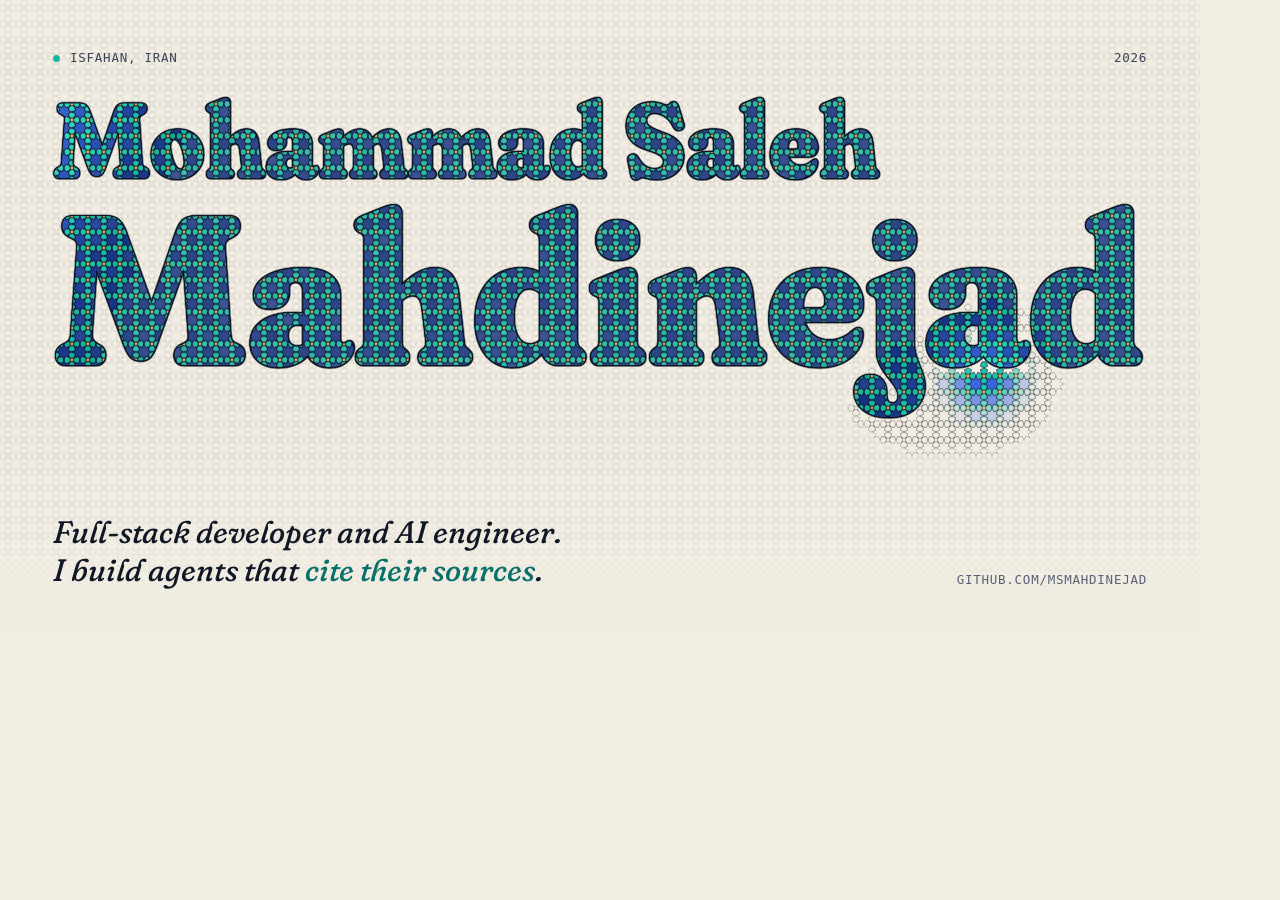
==== scripts/og/index.html @ a067b703 "Add images and scripts for the profile README Banner, section heads, project plates and buttons are " ====
<!doctype html>
<html lang="en" dir="ltr" data-theme="light">
<head>
<meta charset="utf-8">
<title>Social card</title>
<link rel="stylesheet" href="/docs/assets/css/site.css">
<style>
  html, body { margin: 0; background: var(--paper); }
  body::after { display: none; }
  .card { position: relative; width: 1200px; height: 630px; overflow: hidden; isolation: isolate; min-height: 0; }
  .card .hero__in { min-height: 0; height: 100%; padding: 48px 0 0; width: 1094px; margin-inline: 53px 0; }
  .card .hero__name { margin: 22px 0 0; }
  .tag { position: absolute; left: 53px; right: 53px; bottom: 40px; display: flex; justify-content: space-between; align-items: end; }
  .tag p { font: italic 440 31px/1.22 var(--display); font-variation-settings: "opsz" 48; margin: 0; max-width: 17em; text-wrap: balance; }
  .tag p em { color: var(--accent); }
  .tag .mono { color: var(--ink-3); text-align: right; line-height: 1.7; }
</style>
</head>
<body>
<section class="hero card" id="card" data-hero>
  <canvas class="hero__wall" aria-hidden="true"></canvas>
  <div class="hero__in">
    <div class="hero__meta mono"><span class="hero__place"><i class="dot" style="animation:none"></i>Isfahan, Iran</span><span>2026</span></div>
    <h1 class="hero__name" data-name-slot>Mohammad Saleh Mahdinejad</h1>
  </div>
  <div class="tag">
    <p>Full-stack developer and AI engineer. I&nbsp;build agents that <em>cite their sources</em>.</p>
    <div class="mono">github.com/msmahdinejad</div>
  </div>
</section>
<script type="module">
  import { createHero } from '/docs/assets/js/hero.js';
  const root = document.getElementById('card');
  window.__hero = createHero({ root, canvas: root.querySelector('canvas'), nameSlot: root.querySelector('[data-name-slot]'), getTheme: () => 'light' });
</script>
</body>
</html>
---- docs/assets/css/site.css ----
/* ------------------------------------------------------------------ fonts */
@font-face { font-family: "Fraunces"; src: url(../fonts/fraunces.woff2) format("woff2"); font-weight: 300 900; font-style: normal; font-display: swap; }
@font-face { font-family: "Fraunces"; src: url(../fonts/fraunces-italic.woff2) format("woff2"); font-weight: 300 800; font-style: italic; font-display: swap; }
@font-face { font-family: "FrauncesHero"; src: url(../fonts/fraunces-hero.woff2) format("woff2"); font-weight: 800; font-display: block; }
@font-face { font-family: "Hanken Grotesk"; src: url(../fonts/hanken-grotesk.woff2) format("woff2"); font-weight: 100 900; font-display: swap; }
@font-face { font-family: "Fragment Mono"; src: url(../fonts/fragment-mono.woff2) format("woff2"); font-display: swap; }

/* ------------------------------------------------------------------ tokens */
:root {
  --paper: #f3eee3;
  --paper-2: #ebe4d5;
  --paper-3: #e1d8c4;
  --ink: #101826;
  --ink-2: #3b4457;
  --ink-3: #596176;
  --line: rgba(16, 24, 38, 0.16);
  --line-soft: rgba(16, 24, 38, 0.08);
  --lapis: #1b3a8c;
  --turq: #19b5a5;
  --turq-ink: #09706a;
  --saffron: #e5a93d;
  --brick: #c65d3b;
  --accent: var(--turq-ink);
  --on-ink: #f3eee3;
  --shadow: 0 1px 0 rgba(16, 24, 38, 0.04), 0 18px 40px -18px rgba(16, 24, 38, 0.28);

  --display: "Fraunces", Georgia, "Times New Roman", serif;
  --sans: "Hanken Grotesk", system-ui, -apple-system, "Segoe UI", Roboto, sans-serif;
  --mono: "Fragment Mono", ui-monospace, "SF Mono", Menlo, Consolas, monospace;

  --gutter: clamp(20px, 4.4vw, 64px);
  --wrap: 1360px;
  --bar: 68px;
  --ease: cubic-bezier(0.2, 0.7, 0.2, 1);
}

:root[data-theme="dark"] {
  --paper: #0b1020;
  --paper-2: #111833;
  --paper-3: #19224a;
  --ink: #ece7db;
  --ink-2: #b9b8b2;
  --ink-3: #868a96;
  --line: rgba(236, 231, 219, 0.18);
  --line-soft: rgba(236, 231, 219, 0.08);
  --lapis: #5b7be0;
  --turq: #25c2b1;
  --turq-ink: #3ccfc0;
  --saffron: #f0b955;
  --brick: #e07a58;
  --accent: var(--turq-ink);
  --on-ink: #0b1020;
  --shadow: 0 1px 0 rgba(255, 255, 255, 0.03), 0 22px 44px -18px rgba(0, 0, 0, 0.6);
  color-scheme: dark;
}

/* ------------------------------------------------------------------ base */
*, *::before, *::after { box-sizing: border-box; }
html { background: var(--paper); -webkit-text-size-adjust: 100%; overflow-x: clip; scroll-behavior: smooth; scroll-padding-top: calc(var(--bar) + 12px); }
body {
  margin: 0; background: var(--paper) url(../img/grain.png); background-size: 128px 128px; color: var(--ink);
  font-family: var(--sans); font-size: 17px; line-height: 1.6;
  -webkit-font-smoothing: antialiased; text-rendering: optimizeLegibility;
  font-synthesis: none; overflow-x: clip;
  transition: background-color 0.5s var(--ease), color 0.5s var(--ease);
}
img, svg, video, canvas { display: block; max-width: 100%; }
a { color: inherit; text-decoration: none; }
button { font: inherit; color: inherit; background: none; border: 0; padding: 0; cursor: pointer; }
h1, h2, h3, h4, p, ul, ol, figure, dl, dd { margin: 0; padding: 0; }
ul, ol { list-style: none; }
::selection { background: var(--saffron); color: #101826; }
:focus-visible { outline: 2px solid var(--accent); outline-offset: 3px; border-radius: 4px; }


.wrap { width: min(100% - var(--gutter) * 2, var(--wrap)); margin-inline: auto; }
.mono { font-family: var(--mono); font-size: 12.5px; letter-spacing: 0.06em; text-transform: uppercase; }
.sr { position: absolute; width: 1px; height: 1px; overflow: hidden; clip: rect(0 0 0 0); white-space: nowrap; }
.skip {
  position: fixed; inset-block-start: 8px; inset-inline-start: 8px; z-index: 100; padding: 10px 14px;
  background: var(--ink); color: var(--paper); border-radius: 8px; transform: translateY(-160%); transition: transform 0.2s;
}
.skip:focus { transform: none; }

/* paper grain, very quiet: a background tile, so there is nothing extra to composite */
:root[data-theme="dark"] body { background-image: url(../img/grain-dark.png); }

/* ------------------------------------------------------------------ top bar */
.bar {
  position: fixed; inset-block-start: 0; inset-inline: 0; z-index: 50; height: var(--bar);
  transition: transform 0.4s var(--ease), background-color 0.3s, backdrop-filter 0.3s, border-color 0.3s;
  border-bottom: 1px solid transparent;
}
.bar.is-solid { background: color-mix(in srgb, var(--paper) 86%, transparent); backdrop-filter: saturate(1.4) blur(14px); border-color: var(--line-soft); }
.bar.is-away { transform: translateY(-100%); }
.bar__in { height: 100%; display: flex; align-items: center; justify-content: space-between; gap: 20px; }
.brand { display: inline-flex; align-items: center; gap: 12px; font-family: var(--display); font-weight: 640; font-size: 19px; letter-spacing: -0.01em; font-variation-settings: "opsz" 36; }
.brand__name { white-space: nowrap; }
.nm-short { display: none; }
.brand svg { width: 26px; height: 26px; flex: none; color: var(--accent); transition: transform 0.9s var(--ease); }
.brand:hover svg { transform: rotate(135deg); }
.nav { display: flex; gap: clamp(14px, 2.4vw, 34px); font-size: 15px; }
.nav a { position: relative; padding: 6px 0; color: var(--ink-2); transition: color 0.2s; }
.nav a::after { content: ""; position: absolute; inset-inline: 0; bottom: 0; height: 1px; background: currentColor; transform: scaleX(0); transform-origin: left; transition: transform 0.35s var(--ease); }
.nav a:hover, .nav a.is-on { color: var(--ink); }
.nav a:hover::after, .nav a.is-on::after { transform: scaleX(1); }
.tools { display: flex; align-items: center; gap: 6px; }
.tool {
  height: 38px; min-width: 38px; padding: 0 12px; display: inline-flex; align-items: center; justify-content: center; gap: 8px;
  border: 1px solid var(--line); border-radius: 999px; font-family: var(--mono); font-size: 12px; letter-spacing: 0.04em;
  transition: background-color 0.2s, border-color 0.2s, transform 0.2s var(--ease);
}
.tool:hover { background: var(--ink); color: var(--paper); border-color: var(--ink); }
.tool svg { width: 16px; height: 16px; }
.tool kbd { font: inherit; opacity: 0.6; }
.theme .moon { display: none; }
:root[data-theme="dark"] .theme .sun { display: none; }
:root[data-theme="dark"] .theme .moon { display: block; }
@media (max-width: 860px) { .nav { display: none; } .tool kbd { display: none; } }

/* ------------------------------------------------------------------ hero */
.hero { position: relative; min-height: 100svh; overflow: clip; isolation: isolate; }
.hero__wall { position: absolute; left: 0; top: 0; z-index: -1; pointer-events: none; }
.hero__in { position: relative; min-height: 100svh; display: flex; flex-direction: column; padding-block: calc(var(--bar) + clamp(22px, 5vh, 54px)) clamp(22px, 4vh, 40px); }
.hero__meta { display: flex; justify-content: space-between; gap: 16px; color: var(--ink-2); }
.hero__place { display: inline-flex; align-items: center; gap: 10px; }
.dot { width: 7px; height: 7px; border-radius: 50%; background: var(--turq); box-shadow: 0 0 0 0 color-mix(in srgb, var(--turq) 60%, transparent); animation: ping 2.8s var(--ease) infinite; }
@keyframes ping { 0% { box-shadow: 0 0 0 0 color-mix(in srgb, var(--turq) 55%, transparent); } 70%, 100% { box-shadow: 0 0 0 9px transparent; } }
.hero__name {
  margin-block: clamp(14px, 3vh, 34px) clamp(14px, 3vh, 30px);
  font-family: "FrauncesHero", var(--display); font-weight: 800; font-size: clamp(60px, 14vw, 230px); line-height: 0.9; letter-spacing: -0.02em;
}
.hero.is-ready .hero__name { overflow: hidden; font-size: 0; line-height: 0; margin-block: 0 clamp(14px, 2.4vh, 26px); }
.hero__name .n1 { display: block; font-size: 0.5em; line-height: 1; }
.hero__name .n2 { display: block; }
.hero.is-ready .hero__name > span { position: absolute; width: 1px; height: 1px; overflow: hidden; clip: rect(0 0 0 0); white-space: nowrap; }
.hero__row { margin-top: auto; display: grid; grid-template-columns: minmax(0, 1.25fr) minmax(0, 1fr); gap: clamp(20px, 5vw, 80px); align-items: end; }
.hero__lede { font-family: var(--display); font-weight: 420; font-size: clamp(22px, 2.5vw, 34px); line-height: 1.22; letter-spacing: -0.012em; font-variation-settings: "opsz" 48; max-width: 24em; text-wrap: balance; }
.hero__lede .l1 { display: block; }
.hero__lede em { font-style: italic; font-weight: 440; color: var(--accent); }
.hero__side { display: grid; gap: 22px; justify-items: start; }
.hero__note { color: var(--ink-2); font-size: 15.5px; max-width: 30em; }
.cta { display: flex; flex-wrap: wrap; gap: 10px; }
.btn {
  position: relative; display: inline-flex; align-items: center; gap: 10px; height: 52px; padding: 0 24px; border-radius: 999px;
  font-weight: 560; font-size: 15.5px; border: 1px solid var(--ink); overflow: hidden; isolation: isolate;
  transition: color 0.35s var(--ease), border-color 0.35s var(--ease), transform 0.35s var(--ease);
}
.btn::before { content: ""; position: absolute; inset: 0; z-index: -1; background: var(--ink); transition: transform 0.45s var(--ease); }
.btn--solid { color: var(--paper); }
.btn--solid::before { transform: none; }
.btn--ghost::before { transform: translateY(101%); }
.btn--ghost:hover { color: var(--paper); }
.btn--ghost:hover::before { transform: none; }
.btn--solid::after { content: ""; position: absolute; inset: 0; z-index: -1; background: var(--turq-ink); transform: translateY(101%); transition: transform 0.45s var(--ease); }
.btn--solid:hover::after { transform: none; }
.btn svg { width: 17px; height: 17px; }
.btn .go { transition: transform 0.35s var(--ease); }
.btn:hover .go { transform: translate(2px, 2px); }
.btn:hover .arr { transform: translateX(3px); }
.hero__foot { display: flex; justify-content: space-between; align-items: center; gap: 16px; margin-top: clamp(24px, 5vh, 52px); padding-top: 16px; border-top: 1px solid var(--line); color: var(--ink-3); }
.cue { display: inline-flex; align-items: center; gap: 10px; }
.cue i { width: 1px; height: 28px; background: currentColor; transform-origin: top; animation: cue 2.4s var(--ease) infinite; }
@keyframes cue { 0% { transform: scaleY(0); } 50% { transform: scaleY(1); } 100% { transform: scaleY(1); opacity: 0; } }
@media (max-width: 860px) { .hero__row { grid-template-columns: 1fr; } }
@media (max-width: 420px) {
  .nm-short { display: inline; }
  .nm-full { display: none; }
  .tools { gap: 4px; }
  .tool { height: 36px; min-width: 36px; padding: 0 10px; }
}
@media (max-width: 640px) {
  .coords, [data-clock] .tz { display: none; }
  .hero__foot { flex-wrap: wrap; row-gap: 10px; }
  .cue { display: none; }
  .brand { font-size: 17px; gap: 10px; }
}
@media (prefers-reduced-motion: reduce) { * { animation-duration: 0.001ms !important; animation-iteration-count: 1 !important; transition-duration: 0.001ms !important; } html { scroll-behavior: auto; } }

/* ------------------------------------------------------------------ reveal */
html.js [data-reveal] { opacity: 0; transform: translateY(26px); transition: opacity 0.9s var(--ease) var(--d, 0s), transform 0.9s var(--ease) var(--d, 0s); }
html.js [data-reveal].in { opacity: 1; transform: none; }
/* if the script never runs, show everything after a moment */
html.js [data-reveal]:not(.in) { animation: unhide 0.5s ease 3.5s forwards; }
@keyframes unhide { to { opacity: 1; transform: none; } }
.progress { position: fixed; inset-block-start: 0; inset-inline: 0; height: 2px; z-index: 60; background: var(--turq); transform-origin: left; transform: scaleX(var(--p, 0)); }

/* ------------------------------------------------------------------ sections */
.sec { padding-block: clamp(56px, 7.5vw, 112px); }
.sec__head { display: flex; align-items: center; gap: 16px; margin-bottom: clamp(28px, 5vw, 56px); color: var(--ink-2); }
.sec__head .rule { flex: 1; height: 1px; background: var(--line); }
.idx { color: var(--accent); }
.display {
  font-family: var(--display); font-weight: 560; font-size: clamp(34px, 5vw, 68px); line-height: 1.04; letter-spacing: -0.022em;
  font-variation-settings: "opsz" 96; text-wrap: balance; max-width: 16em;
}
.display em { font-style: italic; font-weight: 470; color: var(--accent); }
.display--xl { font-size: clamp(44px, 7.4vw, 116px); line-height: 0.98; letter-spacing: -0.03em; max-width: none; }

.strip {
  height: 26px; opacity: 0.85;
  background: linear-gradient(90deg, transparent, var(--ink-3) 14%, var(--ink-3) 86%, transparent);
  -webkit-mask: url(../img/girih.svg) 0 50% / 48px 48px repeat-x; mask: url(../img/girih.svg) 0 50% / 48px 48px repeat-x;
}

/* ------------------------------------------------------------------ about */
.about__grid { display: grid; grid-template-columns: minmax(250px, 390px) minmax(0, 1fr); gap: clamp(36px, 7vw, 120px); align-items: start; }
.portrait { position: sticky; top: calc(var(--bar) + 24px); }
.portrait__stack { position: relative; aspect-ratio: 4 / 5; }
.portrait__ring { position: absolute; inset: 0; width: 100%; height: 100%; color: var(--turq-ink); transform: translate(14px, 14px); transition: transform 0.7s var(--ease); }
.portrait:hover .portrait__ring { transform: translate(22px, 22px); }
.portrait__img { position: absolute; inset: 0; clip-path: url(#arch); background: var(--paper-3); }
.portrait__img img { width: 100%; height: 100%; object-fit: cover; object-position: 50% 24%; filter: saturate(0.94) contrast(1.02); transition: transform 1.2s var(--ease); }
.portrait:hover .portrait__img img { transform: scale(1.04); }
.portrait__star { position: absolute; width: 74px; inset-inline-end: -22px; bottom: 44px; animation: spin 48s linear infinite; filter: drop-shadow(0 6px 10px rgba(0, 0, 0, 0.18)); }
@keyframes spin { to { transform: rotate(360deg); } }
@media (max-width: 520px) { .portrait__star { inset-inline-end: 6px; width: 62px; } }
.prose p { font-size: 18px; line-height: 1.72; color: var(--ink-2); max-width: 36em; margin-block-start: 1.05em; }
.about__text .display { margin-bottom: 0.2em; }
.facts { margin-top: 44px; max-width: 40em; }
.facts > div { display: grid; grid-template-columns: 9em minmax(0, 1fr); gap: 16px; padding: 13px 0; border-top: 1px solid var(--line); }
.facts > div:last-child { border-bottom: 1px solid var(--line); }
.facts dt { color: var(--ink-3); padding-top: 3px; }
.facts dd { margin: 0; }
.facts dd a { background: linear-gradient(currentColor, currentColor) 0 100% / 100% 1px no-repeat; transition: color 0.2s; }
.facts dd a:hover { color: var(--accent); }
@media (max-width: 880px) {
  .about__grid { grid-template-columns: 1fr; }
  .portrait { position: static; max-width: 320px; }
}

/* ------------------------------------------------------------------ work */
.work-sec .display--xl { margin-bottom: 0; }
.work { margin-top: clamp(64px, 9vw, 150px); display: grid; grid-template-columns: minmax(0, 1.2fr) minmax(0, 1fr); gap: clamp(28px, 5vw, 84px); align-items: center; --ct: color-mix(in srgb, var(--c) 72%, var(--ink)); }
.work--flip .work__media { order: 2; }
.work__media {
  position: relative; aspect-ratio: 16 / 10; border-radius: 20px; overflow: hidden; isolation: isolate;
  background: color-mix(in srgb, var(--c) 13%, var(--paper-2)); border: 1px solid var(--line-soft);
  transform: perspective(1200px) rotateX(var(--rx, 0deg)) rotateY(var(--ry, 0deg)); transition: transform 0.6s var(--ease), box-shadow 0.6s var(--ease);
  box-shadow: var(--shadow);
}
.work__media.is-tilting { transition: transform 0.12s linear; }
.work__wall {
  position: absolute; inset: 0; z-index: -1; background: var(--c); opacity: 0.28;
  -webkit-mask: url(../img/girih.svg) 0 0 / 52px 52px; mask: url(../img/girih.svg) 0 0 / 52px 52px;
}
:root[data-theme="dark"] .work__wall { opacity: 0.4; }
.work__media::after { content: ""; position: absolute; inset: 0; z-index: -1; background: radial-gradient(120% 90% at 30% 10%, color-mix(in srgb, var(--c) 30%, transparent), transparent 60%); }
.work__frame {
  position: absolute; inset-inline: 7%; top: 50%; translate: 0 -50%; aspect-ratio: 16 / 9; border-radius: 12px; overflow: hidden; background: #0a0d18;
  box-shadow: 0 34px 60px -26px rgba(5, 8, 20, 0.7), 0 0 0 1px rgba(0, 0, 0, 0.12);
}
.work__frame img, .work__frame video { width: 100%; height: 100%; object-fit: cover; }
.work__frame--art { background: var(--paper); display: grid; place-items: center; padding: 1%; }
.work__chip { position: absolute; inset-inline-start: 16px; top: 16px; padding: 6px 12px; border-radius: 999px; font-size: 11px; background: color-mix(in srgb, var(--paper) 88%, transparent); backdrop-filter: blur(8px); border: 1px solid var(--line-soft); z-index: 2; }
.work__meta { display: flex; justify-content: space-between; color: var(--ink-3); padding-bottom: 14px; border-bottom: 1px solid var(--line); margin-bottom: 22px; }
.work__title { font-family: var(--display); font-size: clamp(46px, 5.8vw, 92px); font-weight: 600; line-height: 0.94; letter-spacing: -0.03em; font-variation-settings: "opsz" 144; }
.work__tag { font-family: var(--display); font-style: italic; font-weight: 400; font-size: clamp(20px, 2vw, 27px); line-height: 1.3; color: var(--ink-2); margin: 14px 0 22px; text-wrap: balance; }
.work__points li, .site__points li { position: relative; padding-inline-start: 24px; margin-bottom: 11px; color: var(--ink-2); font-size: 15.5px; line-height: 1.62; }
.work__points li::before, .site__points li::before {
  content: ""; position: absolute; inset-inline-start: 0; top: 0.5em; width: 11px; height: 11px; background: var(--ct, var(--c));
  clip-path: polygon(17.47% 17.47%, 38.91% 23.22%, 50% 4%, 61.09% 23.22%, 82.53% 17.47%, 76.78% 38.91%, 96% 50%, 76.78% 61.09%, 82.53% 82.53%, 61.09% 76.78%, 50% 96%, 38.91% 76.78%, 17.47% 82.53%, 23.22% 61.09%, 4% 50%, 23.22% 38.91%);
}
.tags { display: flex; flex-wrap: wrap; gap: 6px; margin: 18px 0 24px; }
.tags li { padding: 5px 11px; border: 1px solid var(--line); border-radius: 999px; font-size: 11px; color: var(--ink-2); text-transform: none; letter-spacing: 0.02em; }
.work__links { display: flex; flex-wrap: wrap; gap: 6px 26px; }
.link { display: inline-flex; align-items: center; gap: 7px; padding: 6px 0; font-weight: 580; font-size: 15px; background: linear-gradient(currentColor, currentColor) 0 100% / 100% 1px no-repeat; transition: color 0.25s, background-size 0.4s var(--ease); }
.link i { font-style: normal; display: inline-block; transition: transform 0.35s var(--ease); }
.link:hover { color: var(--ct, var(--accent)); }
.link:hover i { transform: translate(2px, -2px); }
@media (max-width: 900px) {
  .work { grid-template-columns: 1fr; }
  .work--flip .work__media { order: 0; }
}

/* newsroom diagram */
.flow { width: 100%; height: 100%; color: var(--ink); }
.flow__src rect { fill: var(--paper-2); stroke: var(--ink-3); stroke-width: 1.2; }
.flow__src text, .flow__db text, .flow__router text, .flow__report text { fill: var(--ink-2); }
.flow__wires path { stroke: var(--c); stroke-width: 2; stroke-linecap: round; stroke-dasharray: 5 9; animation: dash 1.8s linear infinite; }
@keyframes dash { to { stroke-dashoffset: -28; } }
.flow__db ellipse, .flow__db path { fill: var(--paper); stroke: var(--ink); stroke-width: 1.6; }
.flow__db ellipse { fill: color-mix(in srgb, var(--c) 18%, var(--paper)); }
.flow__router rect { fill: var(--paper); stroke: var(--ink); stroke-width: 1.6; }
.flow__router circle { fill: var(--c); animation: blink 2.4s ease-in-out infinite; }
.flow__router .p2 { animation-delay: 0.8s; } .flow__router .p3 { animation-delay: 1.6s; }
@keyframes blink { 0%, 100% { opacity: 0.25; } 40% { opacity: 1; } }
.flow__report rect { fill: var(--paper); stroke: var(--ink); stroke-width: 1.6; }
.flow__report path { stroke: var(--ink-3); stroke-width: 3; }
.flow__report .plane path { fill: var(--c); stroke: none; }
.flow__report .plane { animation: fly 3.2s ease-in-out infinite; }
@keyframes fly { 0%, 100% { transform: translate(84px, 6px); } 50% { transform: translate(90px, 0px); } }

/* in production */
.prod__head { display: flex; align-items: center; gap: 16px; margin-block: clamp(70px, 9vw, 130px) 26px; color: var(--ink-2); }
.prod__head .rule { flex: 1; height: 1px; background: var(--line); }
.prod__head h3 { font-weight: 400; }
.prod__grid { display: grid; grid-template-columns: repeat(2, minmax(0, 1fr)); gap: 20px; }
.site {
  position: relative; display: flex; flex-direction: column; padding: clamp(22px, 3vw, 38px); border: 1px solid var(--line); border-radius: 20px; overflow: hidden; isolation: isolate;
  transition: transform 0.5s var(--ease), border-color 0.3s, box-shadow 0.5s var(--ease); --ct: color-mix(in srgb, var(--c) 72%, var(--ink));
}
.site { box-shadow: inset 0 3px 0 var(--ct); }
.site:hover { transform: translateY(-5px); border-color: var(--ct); box-shadow: var(--shadow); }
.site__wall { position: absolute; inset: 0; z-index: -1; background: var(--c); opacity: 0.1; -webkit-mask: url(../img/girih.svg) 0 0 / 52px 52px; mask: url(../img/girih.svg) 0 0 / 52px 52px; transition: opacity 0.5s; }
.site:hover .site__wall { opacity: 0.24; }
.site__top span:first-child { color: var(--ct); }
.site__top { display: flex; justify-content: space-between; color: var(--ink-3); margin-bottom: clamp(26px, 5vw, 56px); }
.site__top span:last-child { direction: ltr; }
.site__title { font-family: var(--display); font-size: clamp(40px, 4.6vw, 68px); font-weight: 600; line-height: 1; letter-spacing: -0.025em; font-variation-settings: "opsz" 144; }
.site__tag { font-family: var(--display); font-style: italic; font-size: clamp(19px, 1.8vw, 24px); color: var(--ink-2); margin: 12px 0 20px; line-height: 1.3; }
.site .tags { margin-top: auto; padding-top: 14px; margin-bottom: 0; }
@media (max-width: 860px) { .prod__grid { grid-template-columns: 1fr; } }

/* ------------------------------------------------------------------ approach */
.rules { display: grid; grid-template-columns: repeat(4, minmax(0, 1fr)); border-top: 1px solid var(--line); margin-top: clamp(36px, 5vw, 70px); }
.rule-card { padding: 30px clamp(14px, 2vw, 30px) 38px; border-inline-end: 1px solid var(--line); }
.rule-card:first-child { padding-inline-start: 0; }
.rule-card:last-child { border-inline-end: 0; padding-inline-end: 0; }
.rule-card h3 { font-family: var(--display); font-weight: 580; font-size: clamp(22px, 2vw, 28px); line-height: 1.12; letter-spacing: -0.015em; margin-bottom: 12px; }
.rule-card p { color: var(--ink-2); font-size: 15.5px; line-height: 1.66; }
@media (max-width: 1000px) {
  .rules { grid-template-columns: repeat(2, minmax(0, 1fr)); }
  .rule-card, .rule-card:first-child, .rule-card:last-child { padding-inline: clamp(0px, 2vw, 24px); border-inline-end: 0; border-bottom: 1px solid var(--line); }
  .rule-card:nth-child(odd) { padding-inline-start: 0; border-inline-end: 1px solid var(--line); }
}
@media (max-width: 620px) {
  .rules { grid-template-columns: 1fr; }
  .rule-card, .rule-card:nth-child(odd) { border-inline-end: 0; padding-inline: 0; }
}
.art { width: 100%; max-width: 250px; height: auto; margin-bottom: 26px; overflow: visible; color: var(--ink); }
.art * { animation-play-state: paused; }
.rule-card.in .art * { animation-play-state: running; }
.art text { font-family: var(--mono); }
/* ground */
.a-src rect { fill: var(--paper-3); }
.a-wire path { stroke: var(--turq-ink); stroke-width: 1.7; stroke-dasharray: 3 5; animation: dash 1.2s linear infinite; }
.a-ans rect { fill: var(--paper); stroke: var(--ink); stroke-width: 1.6; }
.a-ans > path { stroke: var(--ink-3); stroke-width: 3; }
.a-cite rect { fill: var(--saffron); stroke: var(--ink); stroke-width: 1.4; }
.a-cite text { font-size: 11px; font-weight: 700; fill: #101826; }
.a-cite { transform-box: fill-box; transform-origin: center; animation: pop 3.6s var(--ease) infinite; }
@keyframes pop { 0%, 35% { transform: scale(0); } 48% { transform: scale(1.18); } 56%, 92% { transform: scale(1); } 100% { transform: scale(0); } }
/* leash */
.a-track { stroke: var(--ink-3); stroke-width: 1.6; stroke-dasharray: 2 6; stroke-linecap: round; }
.a-gate path { stroke: var(--ink); stroke-width: 2; stroke-linejoin: round; }
.a-door { fill: color-mix(in srgb, var(--saffron) 35%, var(--paper)); transform-box: fill-box; transform-origin: left center; animation: door 6s var(--ease) infinite; }
@keyframes door { 0%, 46% { transform: scaleX(1); } 56%, 86% { transform: scaleX(0.08); } 96%, 100% { transform: scaleX(1); } }
.a-ball { fill: var(--turq-ink); animation: ball 6s var(--ease) infinite; }
@keyframes ball { 0% { transform: translateX(0); } 30%, 54% { transform: translateX(56px); } 84% { transform: translateX(150px); } 100% { transform: translateX(150px); opacity: 0; } }
.a-yes { opacity: 0; animation: yes 6s var(--ease) infinite; }
.a-yes rect { fill: var(--turq-ink); }
.a-yes path { stroke: #fff; stroke-width: 2; }
@keyframes yes { 0%, 34% { opacity: 0; } 42%, 62% { opacity: 1; } 72%, 100% { opacity: 0; } }
/* survive */
.a-rail { fill: var(--paper-3); }
.a-fill { fill: var(--turq-ink); transform-box: fill-box; transform-origin: left center; animation: fill 7.5s linear infinite; }
@keyframes fill { 0% { transform: scaleX(0); } 36% { transform: scaleX(0.66); } 44% { transform: scaleX(0.66); } 48% { transform: scaleX(0.5); } 56% { transform: scaleX(0.5); } 90% { transform: scaleX(1); } 100% { transform: scaleX(1); } }
.a-ticks path { stroke: var(--ink); stroke-width: 1.6; }
.a-cut path { stroke: var(--brick); stroke-width: 3; }
.a-cut { opacity: 0; animation: cut 7.5s linear infinite; }
@keyframes cut { 0%, 36% { opacity: 0; } 38%, 46% { opacity: 1; } 48%, 100% { opacity: 0; } }
.a-lbl { display: none; }
/* shape */
.a-brace { font-size: 66px; fill: var(--ink-3); font-weight: 300; }
.a-lines path { stroke: var(--ink); stroke-width: 3; }
.a-bad { stroke: var(--brick) !important; animation: fixit 5.5s ease-in-out infinite; }
@keyframes fixit { 0%, 38% { stroke: var(--brick); stroke-dasharray: 5 6; } 48%, 100% { stroke: var(--turq-ink); stroke-dasharray: none; } }
.a-ok { stroke: var(--turq-ink); stroke-width: 3; stroke-dasharray: 36; stroke-dashoffset: 36; animation: tick 5.5s ease-in-out infinite; }
@keyframes tick { 0%, 44% { stroke-dashoffset: 36; } 58%, 92% { stroke-dashoffset: 0; } 100% { stroke-dashoffset: 36; } }

/* ------------------------------------------------------------------ also built */
.rows { border-bottom: 1px solid var(--line); }
.row { display: grid; grid-template-columns: minmax(200px, 1fr) minmax(0, 2.3fr) minmax(120px, auto) 28px; gap: 8px 28px; align-items: baseline; padding: 22px 8px; border-top: 1px solid var(--line); transition: background-color 0.3s, padding 0.35s var(--ease); }
.row:hover { background: var(--paper-2); padding-inline: 20px; }
.row__name { font-family: var(--display); font-size: clamp(20px, 2vw, 26px); font-weight: 560; letter-spacing: -0.012em; line-height: 1.15; }
.row__desc { color: var(--ink-2); font-size: 15.5px; line-height: 1.6; }
.row__tags { color: var(--ink-3); font-size: 11.5px; text-transform: none; }
.row__go { font-style: normal; color: var(--ink-3); transition: transform 0.35s var(--ease), color 0.3s; justify-self: end; }
.row:hover .row__go { transform: translate(3px, -3px); color: var(--accent); }
@media (max-width: 860px) {
  .row { grid-template-columns: 1fr auto; padding-inline: 0; }
  .row:hover { padding-inline: 10px; }
  .row__desc { grid-column: 1 / -1; grid-row: 2; }
  .row__tags { grid-column: 1; grid-row: 3; }
  .row__go { grid-column: 2; grid-row: 1; }
}

/* ------------------------------------------------------------------ github */
.gh__grid { display: grid; grid-template-columns: minmax(0, 1fr) minmax(0, 1.2fr); gap: clamp(32px, 6vw, 110px); align-items: start; }
.stats > div { display: flex; flex-direction: row-reverse; align-items: baseline; justify-content: space-between; gap: 20px; padding: 18px 0 20px; border-top: 1px solid var(--line); }
.stats > div:last-child { border-bottom: 1px solid var(--line); }
.stats dt { color: var(--ink-3); }
.stats dd { margin: 0; }
.num { font-family: var(--display); font-size: clamp(54px, 7vw, 104px); font-weight: 560; line-height: 1; letter-spacing: -0.035em; font-variant-numeric: tabular-nums; font-variation-settings: "opsz" 144; }
.gh__recent h3 { font-weight: 400; color: var(--ink-3); margin-bottom: 14px; }
.recent li a { display: flex; justify-content: space-between; align-items: baseline; gap: 16px; padding: 15px 0; border-top: 1px solid var(--line); transition: padding 0.35s var(--ease), color 0.2s; }
.recent li:last-child a { border-bottom: 1px solid var(--line); }
.recent li a:hover { padding-inline-start: 12px; color: var(--accent); }
.recent b { font-family: var(--mono); font-weight: 400; font-size: 15.5px; }
.when { color: var(--ink-3); font-family: var(--mono); font-size: 12.5px; white-space: nowrap; }
.langs { margin-top: 30px; }
.langs__bar { display: flex; height: 10px; border-radius: 99px; overflow: hidden; gap: 2px; }
.langs__bar i { display: block; height: 100%; min-width: 4px; }
.langs__key { display: flex; flex-wrap: wrap; gap: 6px 18px; margin-top: 14px; color: var(--ink-2); font-size: 13.5px; }
.langs__key span::before { content: ""; display: inline-block; width: 9px; height: 9px; border-radius: 50%; background: var(--k); margin-inline-end: 7px; }
@media (max-width: 860px) { .gh__grid { grid-template-columns: 1fr; } }

/* ------------------------------------------------------------------ contact */
.contact { position: relative; overflow: clip; isolation: isolate; padding-bottom: clamp(90px, 12vw, 180px); }
.contact__wall { position: absolute; inset: 0; z-index: -1; width: 100%; height: 100%; pointer-events: none; -webkit-mask: linear-gradient(transparent, #000 18%, #000 70%, transparent); mask: linear-gradient(transparent, #000 18%, #000 70%, transparent); }
.contact .display--xl { margin-bottom: 0; }
.mail { margin-top: clamp(32px, 4vw, 60px); display: flex; flex-wrap: wrap; align-items: center; gap: 20px 32px; }
.mail__addr {
  direction: ltr; unicode-bidi: isolate; font-family: var(--display); font-weight: 560; font-size: clamp(28px, 5.9vw, 92px); letter-spacing: -0.03em; line-height: 1.05; overflow-wrap: anywhere;
  font-variation-settings: "opsz" 120; background: linear-gradient(var(--accent), var(--accent)) 0 100% / 0 3px no-repeat; transition: background-size 0.7s var(--ease), color 0.3s;
}
.mail__addr:hover { background-size: 100% 3px; color: var(--accent); }
.contact__note { margin-top: 22px; color: var(--ink-2); font-size: 17px; }
.social { display: flex; flex-wrap: wrap; gap: 10px; margin-top: 30px; }
.chip { display: inline-flex; align-items: center; gap: 8px; padding: 12px 20px; border: 1px solid var(--line); border-radius: 999px; font-weight: 540; font-size: 15px; transition: background-color 0.25s, color 0.25s, border-color 0.25s, transform 0.35s var(--ease); }
.chip i { font-style: normal; transition: transform 0.3s var(--ease); }
.chip:hover { background: var(--ink); color: var(--paper); border-color: var(--ink); transform: translateY(-2px); }
.chip:hover i { transform: translate(2px, -2px); }

/* ------------------------------------------------------------------ footer */
.foot { padding-block: 0 44px; color: var(--ink-3); }
.foot__in { display: flex; flex-wrap: wrap; justify-content: space-between; gap: 12px 28px; text-transform: none; }
.foot__links { display: inline-flex; gap: 22px; }
.foot a:hover { color: var(--accent); }

/* ------------------------------------------------------------------ command menu */
.pal { position: fixed; inset: 0; z-index: 200; display: grid; place-items: start center; padding: 13vh 14px 0; }
.pal[hidden] { display: none; }
.pal__scrim { position: absolute; inset: 0; background: rgba(8, 12, 24, 0.5); backdrop-filter: blur(5px); animation: fade 0.25s var(--ease); }
.pal__box { position: relative; width: min(640px, 100%); background: var(--paper); border: 1px solid var(--line); border-radius: 18px; box-shadow: var(--shadow), 0 40px 80px -20px rgba(0, 0, 0, 0.5); overflow: hidden; animation: palin 0.3s var(--ease); }
@keyframes palin { from { opacity: 0; transform: translateY(-12px) scale(0.985); } }
@keyframes fade { from { opacity: 0; } }
.pal__field { display: flex; align-items: center; gap: 12px; padding: 15px 18px; border-bottom: 1px solid var(--line); }
.pal__field svg { width: 20px; height: 20px; color: var(--ink-3); flex: none; }
.pal__field input { flex: 1; min-width: 0; background: none; border: 0; outline: 0; font: inherit; font-size: 17px; color: var(--ink); }
.pal__field input::placeholder { color: var(--ink-3); }
.pal__field kbd { padding: 3px 7px; border: 1px solid var(--line); border-radius: 6px; color: var(--ink-3); text-transform: none; font-size: 11px; }
.pal__list { max-height: min(52vh, 420px); overflow: auto; padding: 8px; }
.pal__group { padding: 12px 12px 6px; color: var(--ink-3); font-size: 11px; }
.pal__item { display: flex; align-items: center; justify-content: space-between; gap: 16px; width: 100%; padding: 11px 12px; border-radius: 10px; text-align: start; font-size: 15.5px; }
.pal__item small { color: var(--ink-3); font-family: var(--mono); font-size: 11.5px; }
.pal__item[aria-selected="true"] { background: var(--paper-2); }
.pal__item[aria-selected="true"]::after { content: "↵"; color: var(--ink-3); margin-inline-start: auto; }
.pal__empty { padding: 28px 16px; text-align: center; color: var(--ink-3); }
.toast { position: fixed; inset-inline: 0; bottom: 28px; margin-inline: auto; width: max-content; max-width: 90vw; padding: 12px 20px; background: var(--ink); color: var(--paper); border-radius: 999px; font-size: 14.5px; opacity: 0; transform: translateY(14px); transition: opacity 0.3s, transform 0.4s var(--ease); pointer-events: none; z-index: 300; }
.toast.show { opacity: 1; transform: none; }

.work__meta span:last-child, .site__top span:last-child { text-align: end; }

/* ------------------------------------------------------------------ headline words */
.display.is-split[data-reveal] { opacity: 1; transform: none; animation: none; }
.display .w { display: inline-block; overflow: clip; overflow-clip-margin: 0.1em; vertical-align: top; padding-block: 0.06em 0.14em; margin-block: -0.06em -0.14em; }
.display .wi { display: inline-block; transform: translateY(110%) rotate(4deg); transform-origin: 0 100%; transition: transform 1.05s var(--ease) calc(var(--d, 0s) + var(--i) * 55ms); }
.display.in .wi { transform: none; }
html:not(.js) .display .wi { transform: none; }

/* ------------------------------------------------------------------ hero on scroll */
.hero__inlay, .hero__boost { translate: 0 calc(var(--hs, 0) * 0.22px); }
.hero__row { will-change: opacity; }

/* ------------------------------------------------------------------ the band */
.band { position: relative; padding-block: clamp(28px, 4vw, 54px); border-block: 1px solid var(--line); overflow: clip; background: var(--paper-2); }
.band::before, .band::after { content: ""; position: absolute; inset-block: 0; width: 12vw; z-index: 2; pointer-events: none; }
.band::before { left: 0; background: linear-gradient(90deg, var(--paper-2), transparent); }
.band::after { right: 0; background: linear-gradient(-90deg, var(--paper-2), transparent); }
.band__row { overflow: visible; white-space: nowrap; }
.band__track { display: inline-flex; align-items: center; will-change: transform; }
.band__item { font-family: var(--display); font-weight: 640; font-size: clamp(46px, 8.4vw, 132px); line-height: 1.02; letter-spacing: -0.03em; padding-inline: 0.18em; font-variation-settings: "opsz" 144; }
.band__item.is-outline { color: transparent; -webkit-text-stroke: 1.4px var(--ink); font-style: italic; font-weight: 520; }
.band__star { width: clamp(28px, 3.6vw, 54px); height: auto; flex: none; margin-inline: 0.5em; fill: var(--saffron); stroke: var(--ink); stroke-width: 3; stroke-linejoin: round; animation: spin 18s linear infinite; }
.band__row--stack { margin-top: clamp(10px, 1.6vw, 22px); }
.band__row--stack .band__item { font-family: var(--mono); font-size: clamp(14px, 1.35vw, 19px); font-weight: 400; letter-spacing: 0.08em; text-transform: uppercase; color: var(--ink-2); padding-inline: 0.9em; }
.band__dot { width: 7px; height: 7px; border-radius: 50%; background: var(--turq); flex: none; }

/* ------------------------------------------------------------------ work media */
.work .work__media { clip-path: inset(10% 8% 10% 8% round 28px); transition: clip-path 1.4s var(--ease), transform 0.6s var(--ease), box-shadow 0.6s var(--ease); }
.work.in .work__media { clip-path: inset(0 round 20px); }
.work .work__frame { transform: translateY(var(--py, 0px)) scale(1.06); transition: transform 1.4s var(--ease); }
.work.in .work__frame { transform: translateY(var(--py, 0px)); transition: transform 0.25s linear; }
.work__media::before {
  content: ""; position: absolute; inset: 0; z-index: 3; pointer-events: none; opacity: 0; transition: opacity 0.4s;
  background: radial-gradient(420px circle at var(--gx, 50%) var(--gy, 50%), rgba(255, 255, 255, 0.22), transparent 60%);
  mix-blend-mode: soft-light;
}
.work__media.is-tilting::before { opacity: 1; }
.work__title { transition: letter-spacing 0.6s var(--ease); }
.work:hover .work__title { letter-spacing: -0.018em; }

/* ------------------------------------------------------------------ magnetic */
.btn, .chip { transition-property: color, border-color, transform, background-color, translate; transition-duration: 0.35s, 0.35s, 0.35s, 0.25s, 0.5s; transition-timing-function: var(--ease); }

/* ------------------------------------------------------------------ footer wordmark */
.foot { padding-top: 0; }
.foot__mark { overflow-x: clip; padding-top: clamp(30px, 5vw, 70px); }
.mark {
  font-family: var(--display); font-size: 18vw; line-height: 0.82; letter-spacing: -0.035em; white-space: nowrap; color: var(--ink);
  font-variation-settings: "wght" 300, "opsz" 144; padding-bottom: 0.2em; margin-bottom: -0.08em; user-select: none; width: max-content;
}
.mark span { display: inline-block; }
.foot__in { padding-top: 22px; border-top: 1px solid var(--line); }
@media (prefers-reduced-motion: reduce) { .work .work__media, .work.in .work__media { clip-path: none; } .display .wi { transform: none !important; } .band__star { animation: none; } }
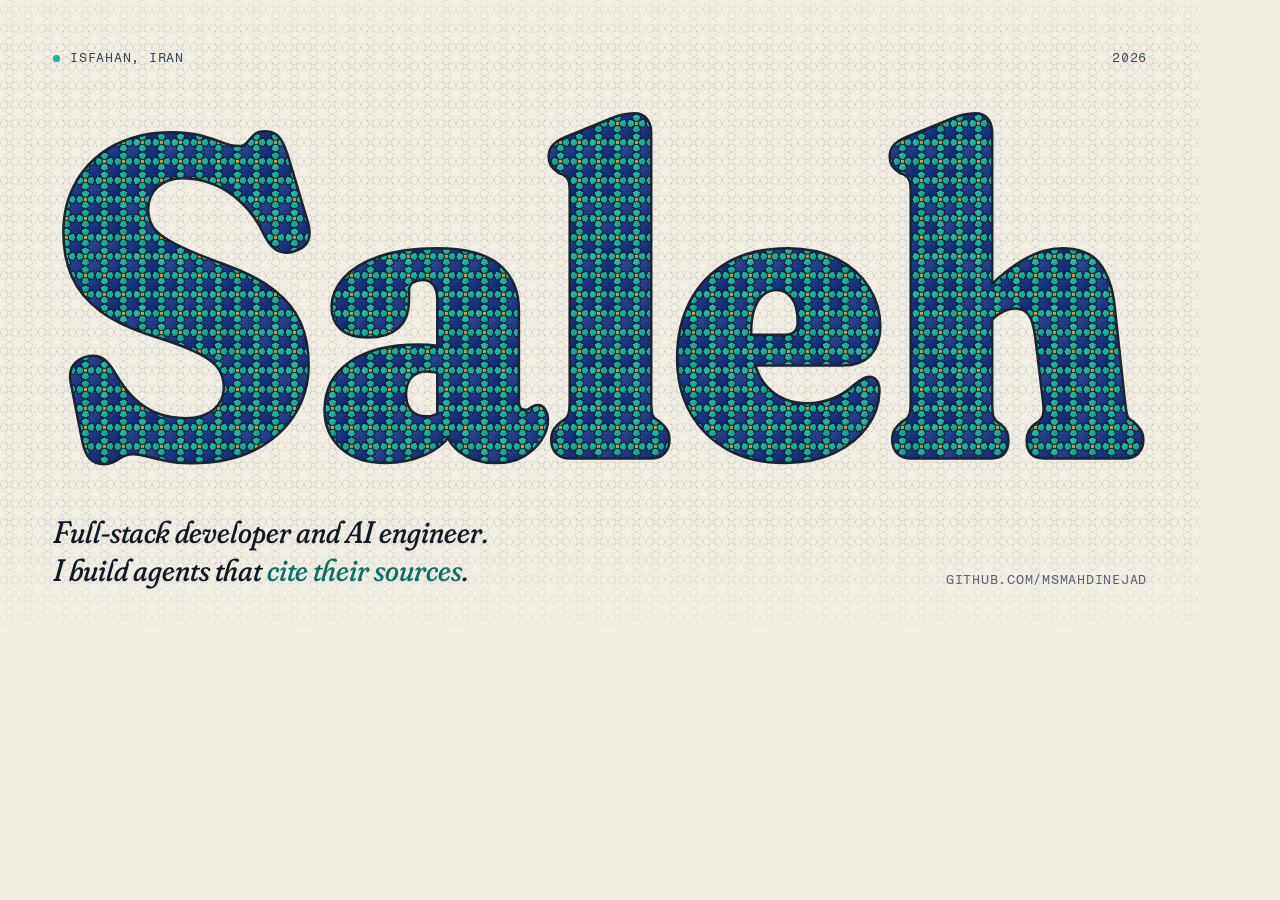
==== commit 488eaa2c: "Lead with Saleh, and keep the README banner still The name is one big word now, "Saleh", in the bann" ====
--- a/scripts/og/index.html
+++ b/scripts/og/index.html
@@ -18,10 +18,10 @@
 </head>
 <body>
 <section class="hero card" id="card" data-hero>
-  <canvas class="hero__wall" aria-hidden="true"></canvas>
+  <div class="hero__wall" aria-hidden="true"></div>
   <div class="hero__in">
     <div class="hero__meta mono"><span class="hero__place"><i class="dot" style="animation:none"></i>Isfahan, Iran</span><span>2026</span></div>
-    <h1 class="hero__name" data-name-slot>Mohammad Saleh Mahdinejad</h1>
+    <h1 class="hero__name" data-name-slot>Saleh</h1>
   </div>
   <div class="tag">
     <p>Full-stack developer and AI engineer. I&nbsp;build agents that <em>cite their sources</em>.</p>
@@ -31,7 +31,7 @@
 <script type="module">
   import { createHero } from '/docs/assets/js/hero.js';
   const root = document.getElementById('card');
-  window.__hero = createHero({ root, canvas: root.querySelector('canvas'), nameSlot: root.querySelector('[data-name-slot]'), getTheme: () => 'light' });
+  window.__hero = createHero({ root, wall: root.querySelector('.hero__wall'), nameSlot: root.querySelector('[data-name-slot]'), getTheme: () => 'light', viewHeight: () => 1000 });   // the card is a fixed size; the name should fill its width
 </script>
 </body>
 </html>
--- a/docs/assets/css/site.css
+++ b/docs/assets/css/site.css
@@ -96,7 +96,6 @@
 .bar__in { height: 100%; display: flex; align-items: center; justify-content: space-between; gap: 20px; }
 .brand { display: inline-flex; align-items: center; gap: 12px; font-family: var(--display); font-weight: 640; font-size: 19px; letter-spacing: -0.01em; font-variation-settings: "opsz" 36; }
 .brand__name { white-space: nowrap; }
-.nm-short { display: none; }
 .brand svg { width: 26px; height: 26px; flex: none; color: var(--accent); transition: transform 0.9s var(--ease); }
 .brand:hover svg { transform: rotate(135deg); }
 .nav { display: flex; gap: clamp(14px, 2.4vw, 34px); font-size: 15px; }
@@ -121,19 +120,40 @@
 /* ------------------------------------------------------------------ hero */
 .hero { position: relative; min-height: 100svh; overflow: clip; isolation: isolate; }
 .hero__wall { position: absolute; left: 0; top: 0; z-index: -1; pointer-events: none; }
+/* hero.js stacks these over the wall; every moving part below is a transform or opacity */
+.hero__shine { position: absolute; left: 0; z-index: -1; pointer-events: none; overflow: hidden;
+  -webkit-mask-size: 100% 100%; mask-size: 100% 100%; -webkit-mask-repeat: no-repeat; mask-repeat: no-repeat; }
+.hero__band, .hero__spot { position: absolute; top: 0; left: 0; display: block; will-change: transform; }
+.hero__band { width: 34%; height: 100%; transform: translateX(-110%);
+  background: linear-gradient(105deg, transparent 22%, rgb(214 246 255 / 0.08) 38%, rgb(226 250 255 / 0.4) 50%, rgb(214 246 255 / 0.08) 62%, transparent 78%);
+  animation: hero-band 7.2s cubic-bezier(.45, .05, .3, 1) 1.5s infinite; }
+@keyframes hero-band { 0% { transform: translateX(-110%); } 30%, 100% { transform: translateX(310%); } }
+.hero__spot { width: 360px; height: 360px; margin: -180px 0 0 -180px; opacity: 0; transition: opacity .5s;
+  background: radial-gradient(closest-side, rgb(200 244 255 / 0.36), rgb(200 244 255 / 0.12) 55%, transparent); }
+.hero__shine.has-spot .hero__spot { opacity: 1; transition-duration: .2s; }
+/* the intro: the wall settles in, then the inlay is laid from left to right with the light on its edge */
+.hero.is-intro .hero__lines { animation: hero-fade 1.1s ease-out both; }
+.hero.is-intro .hero__glaze { animation: hero-fade 1.1s ease-out both; }
+.hero.is-intro .hero__inlay {
+  -webkit-mask-image: linear-gradient(90deg, #000 45%, transparent 55%); mask-image: linear-gradient(90deg, #000 45%, transparent 55%);
+  -webkit-mask-size: 300% 100%; mask-size: 300% 100%; -webkit-mask-repeat: no-repeat; mask-repeat: no-repeat;
+  animation: hero-lay 1.7s cubic-bezier(.5, 0, .2, 1) .15s both; }
+.hero.is-intro .hero__band { animation: hero-band-in 1.7s cubic-bezier(.5, 0, .2, 1) .15s both, hero-band 7.2s cubic-bezier(.45, .05, .3, 1) 3.2s infinite; }
+@keyframes hero-fade { from { opacity: 0; } }
+@keyframes hero-lay { from { -webkit-mask-position: 100% 0; mask-position: 100% 0; } to { -webkit-mask-position: 0 0; mask-position: 0 0; } }
+@keyframes hero-band-in { from { transform: translateX(-110%); } to { transform: translateX(310%); } }
+@media (prefers-reduced-motion: reduce) { .hero__band, .hero__spot { display: none; } .hero.is-intro .hero__inlay { -webkit-mask-image: none; mask-image: none; } }
 .hero__in { position: relative; min-height: 100svh; display: flex; flex-direction: column; padding-block: calc(var(--bar) + clamp(22px, 5vh, 54px)) clamp(22px, 4vh, 40px); }
 .hero__meta { display: flex; justify-content: space-between; gap: 16px; color: var(--ink-2); }
 .hero__place { display: inline-flex; align-items: center; gap: 10px; }
-.dot { width: 7px; height: 7px; border-radius: 50%; background: var(--turq); box-shadow: 0 0 0 0 color-mix(in srgb, var(--turq) 60%, transparent); animation: ping 2.8s var(--ease) infinite; }
-@keyframes ping { 0% { box-shadow: 0 0 0 0 color-mix(in srgb, var(--turq) 55%, transparent); } 70%, 100% { box-shadow: 0 0 0 9px transparent; } }
+.dot { position: relative; width: 7px; height: 7px; border-radius: 50%; background: var(--turq); }
+.dot::after { content: ""; position: absolute; inset: 0; border-radius: 50%; background: var(--turq); opacity: 0.5; animation: ping 2.8s var(--ease) infinite; }
+@keyframes ping { 0% { transform: scale(1); opacity: 0.5; } 70%, 100% { transform: scale(3.4); opacity: 0; } }
 .hero__name {
   margin-block: clamp(14px, 3vh, 34px) clamp(14px, 3vh, 30px);
-  font-family: "FrauncesHero", var(--display); font-weight: 800; font-size: clamp(60px, 14vw, 230px); line-height: 0.9; letter-spacing: -0.02em;
+  font-family: "FrauncesHero", var(--display); font-weight: 800; font-size: clamp(72px, 30vw, 470px); line-height: 0.9; letter-spacing: -0.02em;
 }
 .hero.is-ready .hero__name { overflow: hidden; font-size: 0; line-height: 0; margin-block: 0 clamp(14px, 2.4vh, 26px); }
-.hero__name .n1 { display: block; font-size: 0.5em; line-height: 1; }
-.hero__name .n2 { display: block; }
-.hero.is-ready .hero__name > span { position: absolute; width: 1px; height: 1px; overflow: hidden; clip: rect(0 0 0 0); white-space: nowrap; }
 .hero__row { margin-top: auto; display: grid; grid-template-columns: minmax(0, 1.25fr) minmax(0, 1fr); gap: clamp(20px, 5vw, 80px); align-items: end; }
 .hero__lede { font-family: var(--display); font-weight: 420; font-size: clamp(22px, 2.5vw, 34px); line-height: 1.22; letter-spacing: -0.012em; font-variation-settings: "opsz" 48; max-width: 24em; text-wrap: balance; }
 .hero__lede .l1 { display: block; }
@@ -163,9 +183,12 @@
 .cue i { width: 1px; height: 28px; background: currentColor; transform-origin: top; animation: cue 2.4s var(--ease) infinite; }
 @keyframes cue { 0% { transform: scaleY(0); } 50% { transform: scaleY(1); } 100% { transform: scaleY(1); opacity: 0; } }
 @media (max-width: 860px) { .hero__row { grid-template-columns: 1fr; } }
+/* tall and narrow screens: the word sits in the middle of the free space instead of leaving a hole under it */
+@media (max-width: 640px), (max-aspect-ratio: 9/10) {
+  .hero .hero__name, .hero.is-ready .hero__name { margin-block: auto; }
+  .hero__row { margin-top: clamp(16px, 3vh, 28px); }
+}
 @media (max-width: 420px) {
-  .nm-short { display: inline; }
-  .nm-full { display: none; }
   .tools { gap: 4px; }
   .tool { height: 36px; min-width: 36px; padding: 0 10px; }
 }
@@ -175,7 +198,7 @@
   .cue { display: none; }
   .brand { font-size: 17px; gap: 10px; }
 }
-@media (prefers-reduced-motion: reduce) { * { animation-duration: 0.001ms !important; animation-iteration-count: 1 !important; transition-duration: 0.001ms !important; } html { scroll-behavior: auto; } }
+@media (prefers-reduced-motion: reduce) { *, *::before, *::after { animation-duration: 0.001ms !important; animation-iteration-count: 1 !important; transition-duration: 0.001ms !important; } html { scroll-behavior: auto; } }
 
 /* ------------------------------------------------------------------ reveal */
 html.js [data-reveal] { opacity: 0; transform: translateY(26px); transition: opacity 0.9s var(--ease) var(--d, 0s), transform 0.9s var(--ease) var(--d, 0s); }
@@ -212,7 +235,7 @@
 .portrait__img { position: absolute; inset: 0; clip-path: url(#arch); background: var(--paper-3); }
 .portrait__img img { width: 100%; height: 100%; object-fit: cover; object-position: 50% 24%; filter: saturate(0.94) contrast(1.02); transition: transform 1.2s var(--ease); }
 .portrait:hover .portrait__img img { transform: scale(1.04); }
-.portrait__star { position: absolute; width: 74px; inset-inline-end: -22px; bottom: 44px; animation: spin 48s linear infinite; filter: drop-shadow(0 6px 10px rgba(0, 0, 0, 0.18)); }
+.portrait__star { position: absolute; width: 74px; inset-inline-end: -22px; bottom: 44px; animation: spin 48s linear infinite; will-change: transform; }
 @keyframes spin { to { transform: rotate(360deg); } }
 @media (max-width: 520px) { .portrait__star { inset-inline-end: 6px; width: 62px; } }
 .prose p { font-size: 18px; line-height: 1.72; color: var(--ink-2); max-width: 36em; margin-block-start: 1.05em; }
@@ -460,9 +483,6 @@
 .display.in .wi { transform: none; }
 html:not(.js) .display .wi { transform: none; }
 
-/* ------------------------------------------------------------------ hero on scroll */
-.hero__inlay, .hero__boost { translate: 0 calc(var(--hs, 0) * 0.22px); }
-.hero__row { will-change: opacity; }
 
 /* ------------------------------------------------------------------ the band */
 .band { position: relative; padding-block: clamp(28px, 4vw, 54px); border-block: 1px solid var(--line); overflow: clip; background: var(--paper-2); }
@@ -470,7 +490,9 @@
 .band::before { left: 0; background: linear-gradient(90deg, var(--paper-2), transparent); }
 .band::after { right: 0; background: linear-gradient(-90deg, var(--paper-2), transparent); }
 .band__row { overflow: visible; white-space: nowrap; }
-.band__track { display: inline-flex; align-items: center; will-change: transform; }
+.band__track { display: inline-flex; align-items: center; will-change: transform; animation: marquee 70s linear infinite; }
+.band__row--stack .band__track { animation-duration: 55s; animation-direction: reverse; }
+@keyframes marquee { to { transform: translate3d(-50%, 0, 0); } }
 .band__item { font-family: var(--display); font-weight: 640; font-size: clamp(46px, 8.4vw, 132px); line-height: 1.02; letter-spacing: -0.03em; padding-inline: 0.18em; font-variation-settings: "opsz" 144; }
 .band__item.is-outline { color: transparent; -webkit-text-stroke: 1.4px var(--ink); font-style: italic; font-weight: 520; }
 .band__star { width: clamp(28px, 3.6vw, 54px); height: auto; flex: none; margin-inline: 0.5em; fill: var(--saffron); stroke: var(--ink); stroke-width: 3; stroke-linejoin: round; animation: spin 18s linear infinite; }
@@ -505,3 +527,23 @@
 .mark span { display: inline-block; }
 .foot__in { padding-top: 22px; border-top: 1px solid var(--line); }
 @media (prefers-reduced-motion: reduce) { .work .work__media, .work.in .work__media { clip-path: none; } .display .wi { transform: none !important; } .band__star { animation: none; } }
+
+/* ------------------------------------------------------------------ keeping it light */
+/* animations stop while their section is off screen (main.js toggles .is-off) */
+.is-off, .is-off * { animation-play-state: paused !important; }
+/* small or save-data devices: no blur behind the bar, no looping art */
+html.lite .bar.is-solid { backdrop-filter: none; background: var(--paper); }
+html.lite .band__track, html.lite .art *, html.lite .flow *, html.lite .portrait__star, html.lite .band__star { animation: none !important; }
+
+/* older browsers */
+@supports not (color: color-mix(in srgb, red 50%, blue)) {
+  .work, .site { --ct: var(--c); }
+  .bar.is-solid, .work__chip { background: var(--paper); }
+  .work__media { background: var(--paper-2); }
+  .a-door { fill: var(--saffron); }
+}
+@supports not (overflow: clip) {
+  html, body { overflow-x: hidden; }
+  .band, .hero, .foot__mark, .contact { overflow: hidden; }
+}
+@media (prefers-reduced-motion: reduce) { .band__track { animation: none; } }
